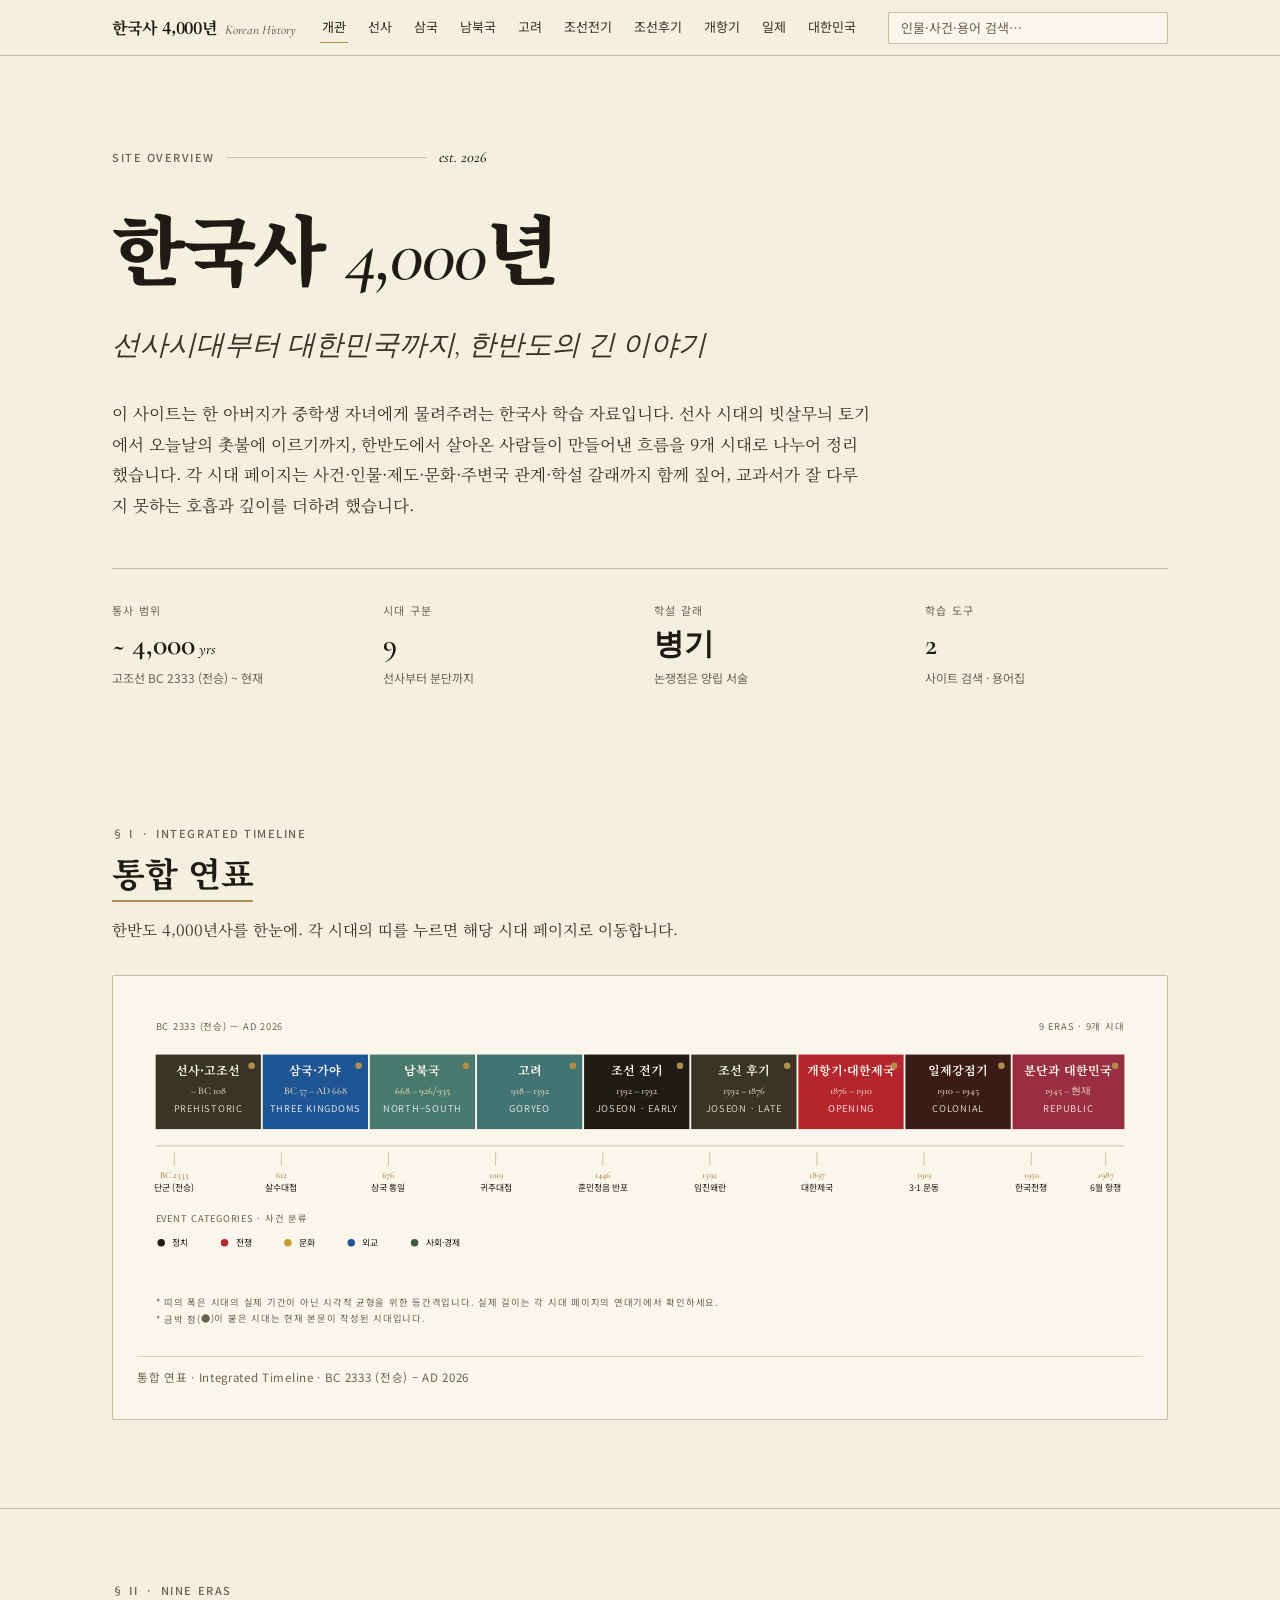
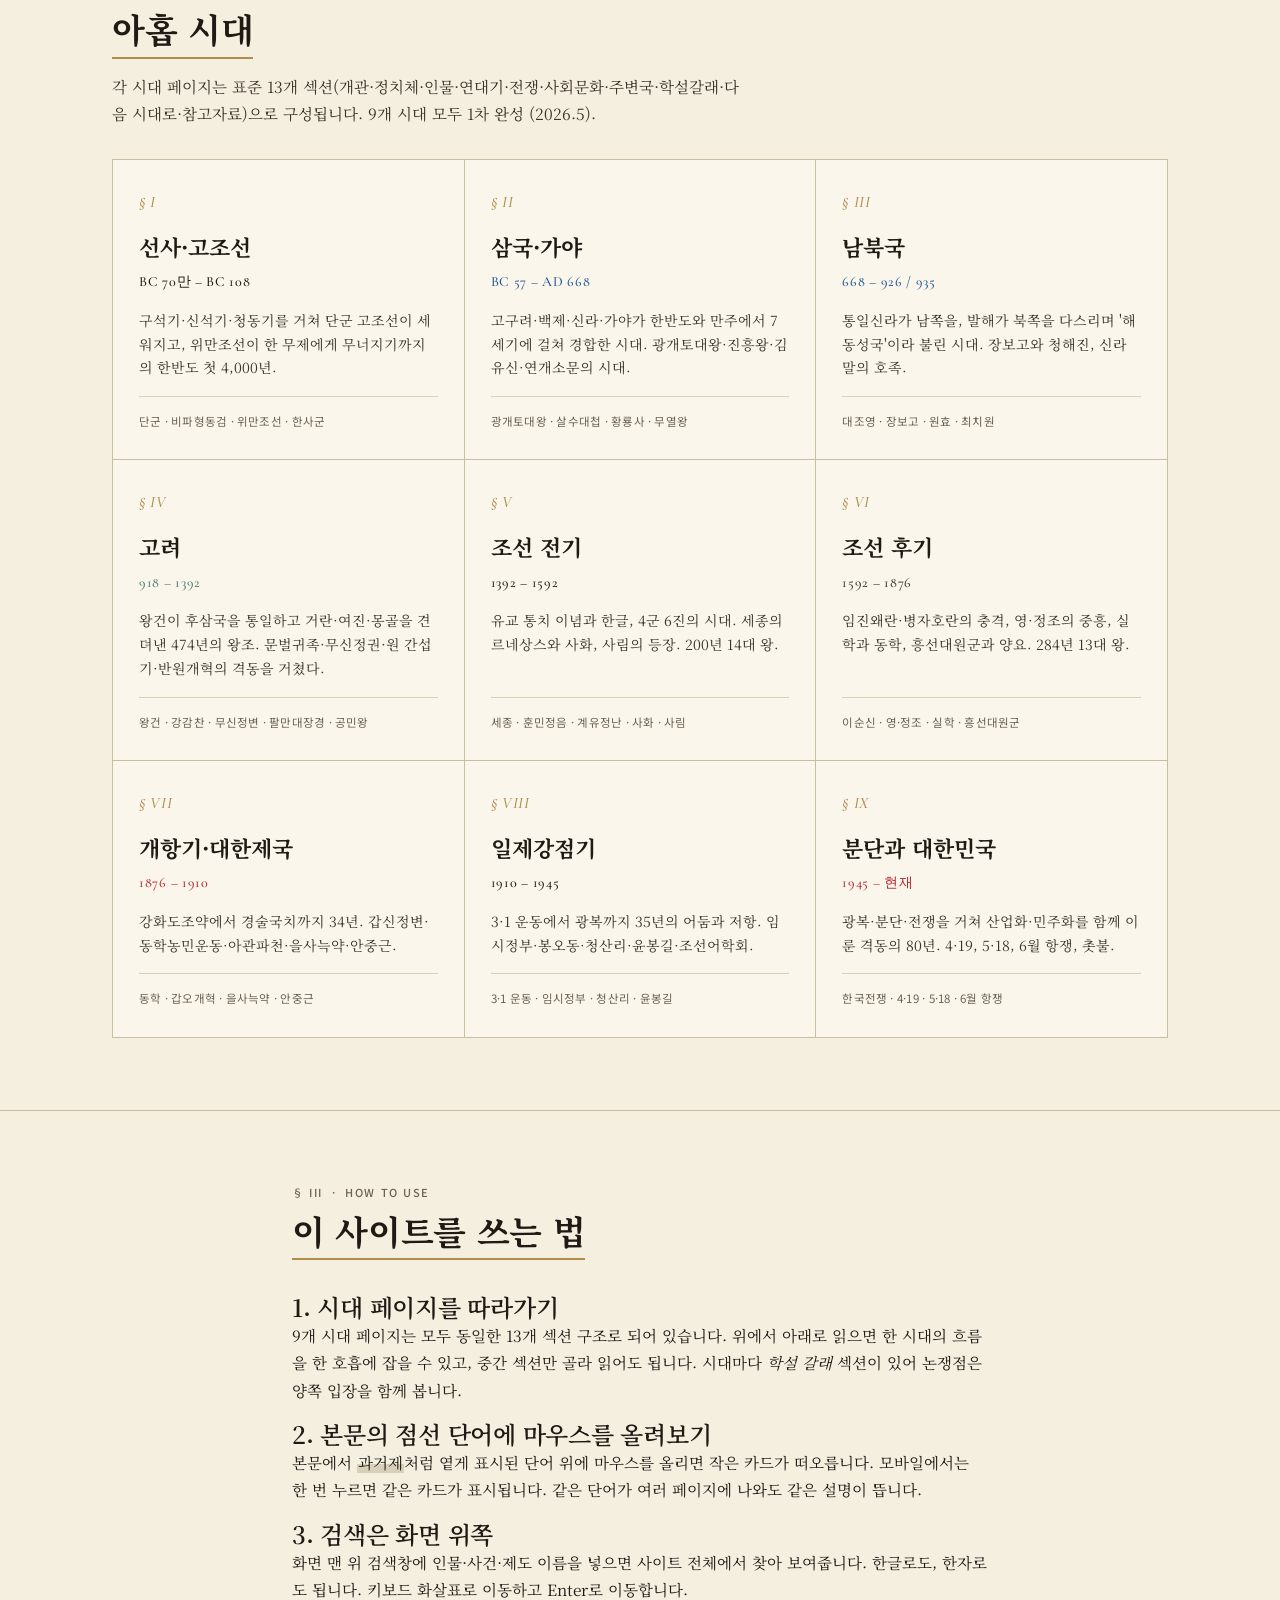
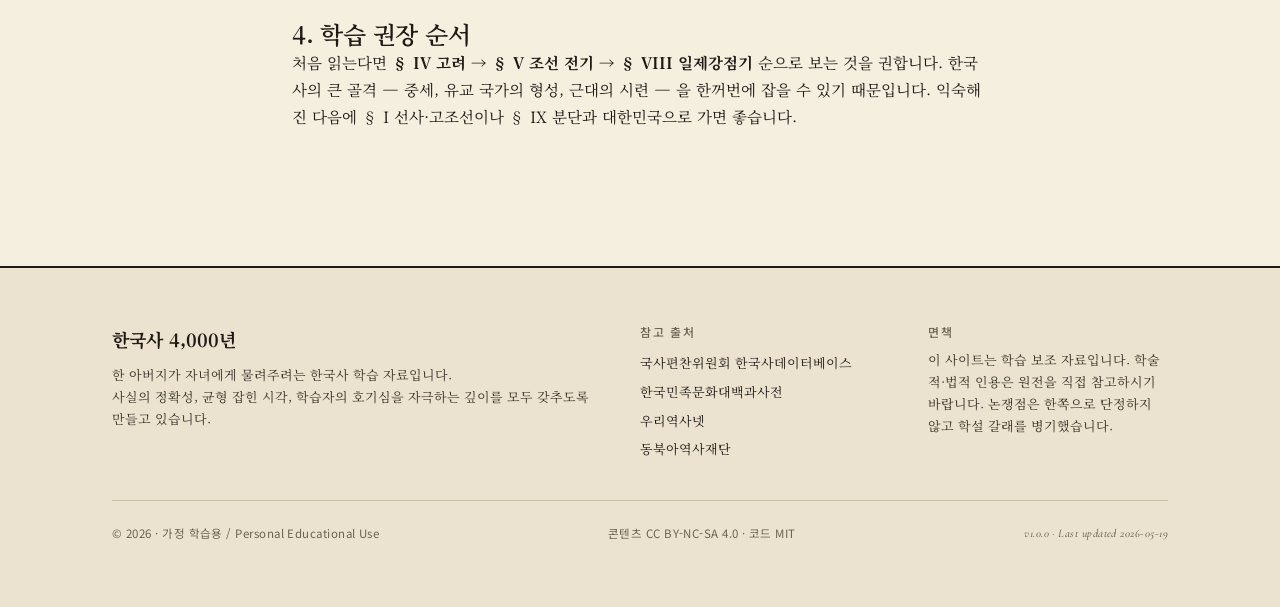
==== index.html @ ac2c3f52 "v1.0.0: 한국사 4,000년 통사 사이트 초기 출시 - 9개 시대 페이지 (선사~대한민국) - 통합 연표 + 시대별 도식 SVG - 사이트 내 검색, 용어집 hover - 한" ====
<!doctype html>
<html lang="ko">
<head>
<meta charset="utf-8">
<title>한국사 4,000년 — 선사시대부터 대한민국까지</title>
<meta name="viewport" content="width=device-width, initial-scale=1">
<meta name="description" content="중학생을 위한 한국사 학습 사이트. 9개 시대로 나눈 통사, 사이트 내 검색·용어집, SVG 시각화. 한지·먹·오방색의 한국 전통 미감.">
<link rel="stylesheet" href="assets/styles.css">
</head>
<body>

<nav class="site-nav">
  <div class="site-nav__inner">
    <a class="site-nav__brand" href="index.html">
      한국사 4,000년<span class="latin">Korean History</span>
    </a>
    <div class="site-nav__links">
      <a href="index.html" class="is-current">개관</a>
      <a href="eras/01-prehistoric.html">선사</a>
      <a href="eras/02-three-kingdoms.html">삼국</a>
      <a href="eras/03-north-south.html">남북국</a>
      <a href="eras/04-goryeo.html">고려</a>
      <a href="eras/05-joseon-early.html">조선전기</a>
      <a href="eras/06-joseon-late.html">조선후기</a>
      <a href="eras/07-modern-opening.html">개항기</a>
      <a href="eras/08-japanese-colonial.html">일제</a>
      <a href="eras/09-republic.html">대한민국</a>
    </div>
    <div class="search" data-search>
      <input class="search__input" type="search" placeholder="인물·사건·용어 검색…" aria-label="사이트 검색">
      <div class="search__results" role="listbox"></div>
    </div>
  </div>
</nav>

<!-- ============================================================ HERO -->
<header class="hero">
  <div class="container">
    <div class="hero__meta">
      <span class="meta">Site Overview</span>
      <span class="hero__meta-line"></span>
      <span class="latin">est. 2026</span>
    </div>
    <h1>한국사 <span class="latin">4,000</span>년</h1>
    <p class="hero__sub">선사시대부터 대한민국까지, 한반도의 긴 이야기</p>
    <p class="hero__lead">
      이 사이트는 한 아버지가 중학생 자녀에게 물려주려는 한국사 학습 자료입니다.
      선사 시대의 빗살무늬 토기에서 오늘날의 촛불에 이르기까지,
      한반도에서 살아온 사람들이 만들어낸 흐름을 9개 시대로 나누어 정리했습니다.
      각 시대 페이지는 사건·인물·제도·문화·주변국 관계·학설 갈래까지 함께 짚어,
      교과서가 잘 다루지 못하는 호흡과 깊이를 더하려 했습니다.
    </p>

    <div class="hero-stats">
      <div class="hero-stat">
        <div class="hero-stat__label">통사 범위</div>
        <div class="hero-stat__value">~ 4,000<span class="latin" style="font-size:0.5em; margin-left:4px;">yrs</span></div>
        <div class="hero-stat__sub">고조선 BC 2333 (전승) ~ 현재</div>
      </div>
      <div class="hero-stat">
        <div class="hero-stat__label">시대 구분</div>
        <div class="hero-stat__value">9</div>
        <div class="hero-stat__sub">선사부터 분단까지</div>
      </div>
      <div class="hero-stat">
        <div class="hero-stat__label">학설 갈래</div>
        <div class="hero-stat__value">병기</div>
        <div class="hero-stat__sub">논쟁점은 양립 서술</div>
      </div>
      <div class="hero-stat">
        <div class="hero-stat__label">학습 도구</div>
        <div class="hero-stat__value">2</div>
        <div class="hero-stat__sub">사이트 검색 · 용어집</div>
      </div>
    </div>
  </div>
</header>

<!-- ============================================================ TIMELINE -->
<section id="timeline">
  <div class="container">
    <header>
      <span class="meta">§ I &nbsp;·&nbsp; Integrated Timeline</span>
      <h2>통합 연표</h2>
      <p class="lead">한반도 4,000년사를 한눈에. 각 시대의 띠를 누르면 해당 시대 페이지로 이동합니다.</p>
    </header>

    <div class="svg-figure" style="padding:32px 24px;">
      <svg viewBox="0 0 1080 360" xmlns="http://www.w3.org/2000/svg" role="img" aria-label="한국사 통합 연표">
        <defs>
          <style>
            .ax    { stroke: #c8bea4; stroke-width: 1; fill: none; }
            .axTick{ stroke: #c8bea4; stroke-width: 1; }
            /* inline fill on each text wins via :not([fill]) default below */
            .label { font-family: 'Noto Sans KR', sans-serif; font-size: 10px; letter-spacing: 0.08em; }
            .label:not([fill]) { fill: #6b6253; }
            .year  { font-family: 'Cormorant Garamond', serif; font-weight: 600; font-size: 11px; }
            .year:not([fill])  { fill: #6b6253; }
            .erat  { font-family: 'Noto Serif KR', serif; font-weight: 700; font-size: 13px; }
            .eraSub{ font-family: 'Cormorant Garamond', serif; font-weight: 500; font-size: 11px; }
            .evt   { font-family: 'Noto Sans KR', sans-serif; font-size: 9.5px; }
            .evt:not([fill])   { fill: #1f1a14; }
            .evtY  { font-family: 'Cormorant Garamond', serif; font-weight: 600; font-size: 10px; }
            .evtY:not([fill])  { fill: #b08d4d; }
            .seg:hover .segBg { opacity: 0.85; }
            .seg .segBg { transition: opacity 0.15s; }
          </style>
        </defs>

        <!-- Title strip -->
        <text x="20" y="24" class="label">BC 2333 (전승) — AD 2026</text>
        <text x="1060" y="24" class="label" text-anchor="end">9 ERAS · 9개 시대</text>

        <!-- Era bands (equal width) — y: 50..130 -->
        <g transform="translate(20, 50)">
          <!-- Each band: width 115.5, gap 1px -->

          <!-- 1 선사·고조선 -->
          <a href="eras/01-prehistoric.html" aria-label="선사·고조선 페이지로">
            <g class="seg">
              <rect class="segBg" x="0"    y="0" width="113" height="80" fill="#3a3328"/>
              <text x="56.5" y="22" class="erat" text-anchor="middle" fill="#faf6eb">선사·고조선</text>
              <text x="56.5" y="42" class="eraSub" text-anchor="middle" fill="#ede0c1">– BC 108</text>
              <text x="56.5" y="62" class="label" text-anchor="middle" fill="#d8d0b8">PREHISTORIC</text>
              <circle cx="103" cy="12" r="3.5" fill="#b08d4d"/>
            </g>
          </a>

          <!-- 2 삼국·가야 -->
          <a href="eras/02-three-kingdoms.html" aria-label="삼국·가야 페이지로">
            <g class="seg" transform="translate(115, 0)">
              <rect class="segBg" x="0" y="0" width="113" height="80" fill="#1e5594"/>
              <text x="56.5" y="22" class="erat" text-anchor="middle" fill="#faf6eb">삼국·가야</text>
              <text x="56.5" y="42" class="eraSub" text-anchor="middle" fill="#ede0c1">BC 57 – AD 668</text>
              <text x="56.5" y="62" class="label" text-anchor="middle" fill="#d6e2ef">THREE KINGDOMS</text>
              <circle cx="103" cy="12" r="3.5" fill="#b08d4d"/>
            </g>
          </a>

          <!-- 3 남북국 -->
          <a href="eras/03-north-south.html" aria-label="남북국 페이지로">
            <g class="seg" transform="translate(230, 0)">
              <rect class="segBg" x="0" y="0" width="113" height="80" fill="#4a7a6e"/>
              <text x="56.5" y="22" class="erat" text-anchor="middle" fill="#faf6eb">남북국</text>
              <text x="56.5" y="42" class="eraSub" text-anchor="middle" fill="#ede0c1">668 – 926/935</text>
              <text x="56.5" y="62" class="label" text-anchor="middle" fill="#d8e3df">NORTH–SOUTH</text>
              <circle cx="103" cy="12" r="3.5" fill="#b08d4d"/>
            </g>
          </a>

          <!-- 4 고려 -->
          <a href="eras/04-goryeo.html" aria-label="고려 페이지로">
            <g class="seg" transform="translate(345, 0)">
              <rect class="segBg" x="0" y="0" width="113" height="80" fill="#4a7a6e"/>
              <rect class="segBg" x="0" y="0" width="113" height="80" fill="#1e5594" opacity="0.15"/>
              <text x="56.5" y="22" class="erat" text-anchor="middle" fill="#faf6eb">고려</text>
              <text x="56.5" y="42" class="eraSub" text-anchor="middle" fill="#ede0c1">918 – 1392</text>
              <text x="56.5" y="62" class="label" text-anchor="middle" fill="#d8e3df">GORYEO</text>
              <circle cx="103" cy="12" r="3.5" fill="#b08d4d"/>
            </g>
          </a>

          <!-- 5 조선 전기 -->
          <a href="eras/05-joseon-early.html" aria-label="조선 전기 페이지로">
            <g class="seg" transform="translate(460, 0)">
              <rect class="segBg" x="0" y="0" width="113" height="80" fill="#1f1a14"/>
              <text x="56.5" y="22" class="erat" text-anchor="middle" fill="#faf6eb">조선 전기</text>
              <text x="56.5" y="42" class="eraSub" text-anchor="middle" fill="#ede0c1">1392 – 1592</text>
              <text x="56.5" y="62" class="label" text-anchor="middle" fill="#d8d0b8">JOSEON · EARLY</text>
              <circle cx="103" cy="12" r="3.5" fill="#b08d4d"/>
            </g>
          </a>

          <!-- 6 조선 후기 -->
          <a href="eras/06-joseon-late.html" aria-label="조선 후기 페이지로">
            <g class="seg" transform="translate(575, 0)">
              <rect class="segBg" x="0" y="0" width="113" height="80" fill="#3a3328"/>
              <text x="56.5" y="22" class="erat" text-anchor="middle" fill="#faf6eb">조선 후기</text>
              <text x="56.5" y="42" class="eraSub" text-anchor="middle" fill="#ede0c1">1592 – 1876</text>
              <text x="56.5" y="62" class="label" text-anchor="middle" fill="#d8d0b8">JOSEON · LATE</text>
              <circle cx="103" cy="12" r="3.5" fill="#b08d4d"/>
            </g>
          </a>

          <!-- 7 개항기·대한제국 -->
          <a href="eras/07-modern-opening.html" aria-label="개항기 페이지로">
            <g class="seg" transform="translate(690, 0)">
              <rect class="segBg" x="0" y="0" width="113" height="80" fill="#b5252e"/>
              <text x="56.5" y="22" class="erat" text-anchor="middle" fill="#faf6eb">개항기·대한제국</text>
              <text x="56.5" y="42" class="eraSub" text-anchor="middle" fill="#ede0c1">1876 – 1910</text>
              <text x="56.5" y="62" class="label" text-anchor="middle" fill="#f1d8da">OPENING</text>
              <circle cx="103" cy="12" r="3.5" fill="#b08d4d"/>
            </g>
          </a>

          <!-- 8 일제강점기 -->
          <a href="eras/08-japanese-colonial.html" aria-label="일제강점기 페이지로">
            <g class="seg" transform="translate(805, 0)">
              <rect class="segBg" x="0" y="0" width="113" height="80" fill="#1f1a14"/>
              <rect class="segBg" x="0" y="0" width="113" height="80" fill="#b5252e" opacity="0.18"/>
              <text x="56.5" y="22" class="erat" text-anchor="middle" fill="#faf6eb">일제강점기</text>
              <text x="56.5" y="42" class="eraSub" text-anchor="middle" fill="#ede0c1">1910 – 1945</text>
              <text x="56.5" y="62" class="label" text-anchor="middle" fill="#d8d0b8">COLONIAL</text>
              <circle cx="103" cy="12" r="3.5" fill="#b08d4d"/>
            </g>
          </a>

          <!-- 9 분단과 대한민국 -->
          <a href="eras/09-republic.html" aria-label="대한민국 페이지로">
            <g class="seg" transform="translate(920, 0)">
              <rect class="segBg" x="0" y="0" width="120" height="80" fill="#b5252e"/>
              <rect class="segBg" x="0" y="0" width="120" height="80" fill="#1e5594" opacity="0.18"/>
              <text x="60" y="22" class="erat" text-anchor="middle" fill="#faf6eb">분단과 대한민국</text>
              <text x="60" y="42" class="eraSub" text-anchor="middle" fill="#ede0c1">1945 – 현재</text>
              <text x="60" y="62" class="label" text-anchor="middle" fill="#f1d8da">REPUBLIC</text>
              <circle cx="110" cy="12" r="3.5" fill="#b08d4d"/>
            </g>
          </a>
        </g>

        <!-- Axis line -->
        <line x1="20" y1="148" x2="1060" y2="148" class="ax"/>

        <!-- Key events markers (y: 160..210) -->
        <g transform="translate(20, 155)">
          <!-- (BC 2333, 단군) -->
          <g><line x1="20" y1="0" x2="20" y2="14" class="axTick"/>
             <text x="20" y="28" class="evtY" text-anchor="middle">BC 2333</text>
             <text x="20" y="42" class="evt" text-anchor="middle">단군 (전승)</text></g>
          <g transform="translate(115, 0)"><line x1="20" y1="0" x2="20" y2="14" class="axTick"/>
             <text x="20" y="28" class="evtY" text-anchor="middle">612</text>
             <text x="20" y="42" class="evt" text-anchor="middle">살수대첩</text></g>
          <g transform="translate(230, 0)"><line x1="20" y1="0" x2="20" y2="14" class="axTick"/>
             <text x="20" y="28" class="evtY" text-anchor="middle">676</text>
             <text x="20" y="42" class="evt" text-anchor="middle">삼국 통일</text></g>
          <g transform="translate(345, 0)"><line x1="20" y1="0" x2="20" y2="14" class="axTick"/>
             <text x="20" y="28" class="evtY" text-anchor="middle">1019</text>
             <text x="20" y="42" class="evt" text-anchor="middle">귀주대첩</text></g>
          <g transform="translate(460, 0)"><line x1="20" y1="0" x2="20" y2="14" class="axTick"/>
             <text x="20" y="28" class="evtY" text-anchor="middle">1446</text>
             <text x="20" y="42" class="evt" text-anchor="middle">훈민정음 반포</text></g>
          <g transform="translate(575, 0)"><line x1="20" y1="0" x2="20" y2="14" class="axTick"/>
             <text x="20" y="28" class="evtY" text-anchor="middle">1592</text>
             <text x="20" y="42" class="evt" text-anchor="middle">임진왜란</text></g>
          <g transform="translate(690, 0)"><line x1="20" y1="0" x2="20" y2="14" class="axTick"/>
             <text x="20" y="28" class="evtY" text-anchor="middle">1897</text>
             <text x="20" y="42" class="evt" text-anchor="middle">대한제국</text></g>
          <g transform="translate(805, 0)"><line x1="20" y1="0" x2="20" y2="14" class="axTick"/>
             <text x="20" y="28" class="evtY" text-anchor="middle">1919</text>
             <text x="20" y="42" class="evt" text-anchor="middle">3·1 운동</text></g>
          <g transform="translate(920, 0)"><line x1="20" y1="0" x2="20" y2="14" class="axTick"/>
             <text x="20" y="28" class="evtY" text-anchor="middle">1950</text>
             <text x="20" y="42" class="evt" text-anchor="middle">한국전쟁</text></g>
          <g transform="translate(920, 0)"><line x1="100" y1="0" x2="100" y2="14" class="axTick"/>
             <text x="100" y="28" class="evtY" text-anchor="middle">1987</text>
             <text x="100" y="42" class="evt" text-anchor="middle">6월 항쟁</text></g>
        </g>

        <!-- Legend -->
        <g transform="translate(20, 230)">
          <text x="0" y="0" class="label">EVENT CATEGORIES · 사건 분류</text>
          <g transform="translate(0, 14)">
            <circle cx="6" cy="8" r="4" fill="#1f1a14"/><text x="18" y="11" class="evt">정치</text>
            <circle cx="74" cy="8" r="4" fill="#b5252e"/><text x="86" y="11" class="evt">전쟁</text>
            <circle cx="142" cy="8" r="4" fill="#c89932"/><text x="154" y="11" class="evt">문화</text>
            <circle cx="210" cy="8" r="4" fill="#1e5594"/><text x="222" y="11" class="evt">외교</text>
            <circle cx="278" cy="8" r="4" fill="#3a5a40"/><text x="290" y="11" class="evt">사회·경제</text>
          </g>
        </g>

        <!-- Note -->
        <text x="20" y="320" class="label">* 띠의 폭은 시대의 실제 기간이 아닌 시각적 균형을 위한 등간격입니다. 실제 길이는 각 시대 페이지의 연대기에서 확인하세요.</text>
        <text x="20" y="338" class="label">* 금박 점(<tspan dy="-1">●</tspan>)이 붙은 시대는 현재 본문이 작성된 시대입니다.</text>
      </svg>
      <div class="svg-figure__caption">통합 연표 · Integrated Timeline · BC 2333 (전승) – AD 2026</div>
    </div>
  </div>
</section>

<!-- ============================================================ ERA CARDS -->
<section id="eras">
  <div class="container">
    <header>
      <span class="meta">§ II &nbsp;·&nbsp; Nine Eras</span>
      <h2>아홉 시대</h2>
      <p class="lead">각 시대 페이지는 표준 13개 섹션(개관·정치체·인물·연대기·전쟁·사회문화·주변국·학설갈래·다음 시대로·참고자료)으로 구성됩니다. 9개 시대 모두 1차 완성 (2026.5).</p>
    </header>

    <div class="cards-grid">

      <a class="card" href="eras/01-prehistoric.html" data-era="prehistoric">
        <div class="card__num">§ I</div>
        <div class="card__title">선사·고조선</div>
        <div class="card__period">BC 70만 – BC 108</div>
        <div class="card__summary">구석기·신석기·청동기를 거쳐 단군 고조선이 세워지고, 위만조선이 한 무제에게 무너지기까지의 한반도 첫 4,000년.</div>
        <div class="card__tags">단군 · 비파형동검 · 위만조선 · 한사군</div>
      </a>

      <a class="card" href="eras/02-three-kingdoms.html" data-era="three-kingdoms">
        <div class="card__num">§ II</div>
        <div class="card__title">삼국·가야</div>
        <div class="card__period">BC 57 – AD 668</div>
        <div class="card__summary">고구려·백제·신라·가야가 한반도와 만주에서 7세기에 걸쳐 경합한 시대. 광개토대왕·진흥왕·김유신·연개소문의 시대.</div>
        <div class="card__tags">광개토대왕 · 살수대첩 · 황룡사 · 무열왕</div>
      </a>

      <a class="card" href="eras/03-north-south.html" data-era="north-south">
        <div class="card__num">§ III</div>
        <div class="card__title">남북국</div>
        <div class="card__period">668 – 926 / 935</div>
        <div class="card__summary">통일신라가 남쪽을, 발해가 북쪽을 다스리며 '해동성국'이라 불린 시대. 장보고와 청해진, 신라 말의 호족.</div>
        <div class="card__tags">대조영 · 장보고 · 원효 · 최치원</div>
      </a>

      <a class="card" href="eras/04-goryeo.html" data-era="goryeo">
        <div class="card__num">§ IV</div>
        <div class="card__title">고려</div>
        <div class="card__period">918 – 1392</div>
        <div class="card__summary">왕건이 후삼국을 통일하고 거란·여진·몽골을 견뎌낸 474년의 왕조. 문벌귀족·무신정권·원 간섭기·반원개혁의 격동을 거쳤다.</div>
        <div class="card__tags">왕건 · 강감찬 · 무신정변 · 팔만대장경 · 공민왕</div>
      </a>

      <a class="card" href="eras/05-joseon-early.html" data-era="joseon-early">
        <div class="card__num">§ V</div>
        <div class="card__title">조선 전기</div>
        <div class="card__period">1392 – 1592</div>
        <div class="card__summary">유교 통치 이념과 한글, 4군 6진의 시대. 세종의 르네상스와 사화, 사림의 등장. 200년 14대 왕.</div>
        <div class="card__tags">세종 · 훈민정음 · 계유정난 · 사화 · 사림</div>
      </a>

      <a class="card" href="eras/06-joseon-late.html" data-era="joseon-late">
        <div class="card__num">§ VI</div>
        <div class="card__title">조선 후기</div>
        <div class="card__period">1592 – 1876</div>
        <div class="card__summary">임진왜란·병자호란의 충격, 영·정조의 중흥, 실학과 동학, 흥선대원군과 양요. 284년 13대 왕.</div>
        <div class="card__tags">이순신 · 영·정조 · 실학 · 흥선대원군</div>
      </a>

      <a class="card" href="eras/07-modern-opening.html" data-era="modern-opening">
        <div class="card__num">§ VII</div>
        <div class="card__title">개항기·대한제국</div>
        <div class="card__period">1876 – 1910</div>
        <div class="card__summary">강화도조약에서 경술국치까지 34년. 갑신정변·동학농민운동·아관파천·을사늑약·안중근.</div>
        <div class="card__tags">동학 · 갑오개혁 · 을사늑약 · 안중근</div>
      </a>

      <a class="card" href="eras/08-japanese-colonial.html" data-era="japanese-colonial">
        <div class="card__num">§ VIII</div>
        <div class="card__title">일제강점기</div>
        <div class="card__period">1910 – 1945</div>
        <div class="card__summary">3·1 운동에서 광복까지 35년의 어둠과 저항. 임시정부·봉오동·청산리·윤봉길·조선어학회.</div>
        <div class="card__tags">3·1 운동 · 임시정부 · 청산리 · 윤봉길</div>
      </a>

      <a class="card" href="eras/09-republic.html" data-era="republic">
        <div class="card__num">§ IX</div>
        <div class="card__title">분단과 대한민국</div>
        <div class="card__period">1945 – 현재</div>
        <div class="card__summary">광복·분단·전쟁을 거쳐 산업화·민주화를 함께 이룬 격동의 80년. 4·19, 5·18, 6월 항쟁, 촛불.</div>
        <div class="card__tags">한국전쟁 · 4·19 · 5·18 · 6월 항쟁</div>
      </a>

    </div>
  </div>
</section>

<!-- ============================================================ HOW TO USE -->
<section id="how">
  <div class="container container--narrow">
    <header>
      <span class="meta">§ III &nbsp;·&nbsp; How to Use</span>
      <h2>이 사이트를 쓰는 법</h2>
    </header>

    <h3>1. 시대 페이지를 따라가기</h3>
    <p>9개 시대 페이지는 모두 동일한 13개 섹션 구조로 되어 있습니다. 위에서 아래로 읽으면 한 시대의 흐름을 한 호흡에 잡을 수 있고, 중간 섹션만 골라 읽어도 됩니다. 시대마다 <em>학설 갈래</em> 섹션이 있어 논쟁점은 양쪽 입장을 함께 봅니다.</p>

    <h3>2. 본문의 점선 단어에 마우스를 올려보기</h3>
    <p>본문에서 <span class="term" data-term="과거제">과거제</span>처럼 옅게 표시된 단어 위에 마우스를 올리면 작은 카드가 떠오릅니다. 모바일에서는 한 번 누르면 같은 카드가 표시됩니다. 같은 단어가 여러 페이지에 나와도 같은 설명이 뜹니다.</p>

    <h3>3. 검색은 화면 위쪽</h3>
    <p>화면 맨 위 검색창에 인물·사건·제도 이름을 넣으면 사이트 전체에서 찾아 보여줍니다. 한글로도, 한자로도 됩니다. 키보드 화살표로 이동하고 Enter로 이동합니다.</p>

    <h3>4. 학습 권장 순서</h3>
    <p>처음 읽는다면 <strong>§ IV 고려 → § V 조선 전기 → § VIII 일제강점기</strong> 순으로 보는 것을 권합니다. 한국사의 큰 골격 — 중세, 유교 국가의 형성, 근대의 시련 — 을 한꺼번에 잡을 수 있기 때문입니다. 익숙해진 다음에 § I 선사·고조선이나 § IX 분단과 대한민국으로 가면 좋습니다.</p>
  </div>
</section>

<!-- ============================================================ FOOTER -->
<footer class="site-footer">
  <div class="container">
    <div class="site-footer__cols">
      <div>
        <div class="site-footer__brand">한국사 4,000년</div>
        <p>한 아버지가 자녀에게 물려주려는 한국사 학습 자료입니다.<br>
        사실의 정확성, 균형 잡힌 시각, 학습자의 호기심을 자극하는 깊이를 모두 갖추도록 만들고 있습니다.</p>
      </div>
      <div>
        <h4>참고 출처</h4>
        <ul>
          <li><a href="https://db.history.go.kr/" target="_blank" rel="noopener">국사편찬위원회 한국사데이터베이스</a></li>
          <li><a href="https://encykorea.aks.ac.kr/" target="_blank" rel="noopener">한국민족문화대백과사전</a></li>
          <li><a href="https://contents.history.go.kr/" target="_blank" rel="noopener">우리역사넷</a></li>
          <li><a href="https://www.nahf.or.kr/" target="_blank" rel="noopener">동북아역사재단</a></li>
        </ul>
      </div>
      <div>
        <h4>면책</h4>
        <p>이 사이트는 학습 보조 자료입니다. 학술적·법적 인용은 원전을 직접 참고하시기 바랍니다. 논쟁점은 한쪽으로 단정하지 않고 학설 갈래를 병기했습니다.</p>
      </div>
    </div>
    <div class="site-footer__bottom">
      <span>© 2026 · 가정 학습용 / Personal Educational Use</span>
      <span>콘텐츠 CC BY-NC-SA 4.0 · 코드 MIT</span>
      <span class="latin">v1.0.0 · Last updated 2026-05-19</span>
    </div>
  </div>
</footer>

<script src="assets/glossary.js" defer></script>
<script src="assets/search.js" defer></script>
</body>
</html>
---- assets/styles.css ----
/* =====================================================================
   한국사 4,000년 — Design System
   한지·먹·오방색 (Hanji · Meok · Obangsaek)
   ===================================================================== */

/* --- Fonts --- */
@import url('https://fonts.googleapis.com/css2?family=Noto+Serif+KR:wght@400;500;600;700;900&family=Noto+Sans+KR:wght@300;400;500;700&family=Cormorant+Garamond:ital,wght@0,400;0,500;0,600;0,700;1,400;1,500&family=JetBrains+Mono:wght@400;500&display=swap');

/* --- Reset (minimal) --- */
*, *::before, *::after { box-sizing: border-box; }
html, body { margin: 0; padding: 0; }
button { font: inherit; color: inherit; background: none; border: none; cursor: pointer; padding: 0; }
a { color: inherit; text-decoration: none; }
img, svg { display: block; max-width: 100%; }
ul, ol { margin: 0; padding: 0; list-style: none; }

/* =====================================================================
   Design Tokens — 한지·먹·오방색
   ===================================================================== */
:root {
  /* 한지 (베이지) — 본문 배경 */
  --hanji:        #f5efe0;
  --hanji-light:  #faf6eb;
  --hanji-dark:   #ebe3cf;

  /* 먹 (짙은 갈색 검정) */
  --meok:         #1f1a14;
  --meok-soft:    #3a3328;
  --meok-mute:    #6b6253;

  /* 구분선 */
  --rule:         #c8bea4;
  --rule-soft:    #d8d0b8;

  /* 오방색 (五方色) */
  --cheong:       #1e5594;   /* 청 — 東·春·木 */
  --cheong-soft:  #d6e2ef;
  --jeok:         #b5252e;   /* 적 — 南·夏·火 */
  --jeok-soft:    #f1d8da;
  --hwang:        #c89932;   /* 황 — 中央·土 */
  --hwang-soft:   #ede0c1;
  --baek:         #fafafa;   /* 백 — 西·秋·金 */
  --heuk:         var(--meok); /* 흑 — 北·冬·水 */

  /* 액센트 */
  --geumbak:      #b08d4d;   /* 금박 */
  --cheongja:     #4a7a6e;   /* 청자색 (고려) */
  --danchong-r:   #8a3838;   /* 단청 적 */
  --danchong-g:   #3a5a40;   /* 단청 녹 */

  /* 기본 액센트 (페이지에서 [data-era]로 override) */
  --accent:       var(--meok);
  --accent-soft:  var(--rule-soft);
  --accent-2:     var(--hwang);

  /* 카테고리 색 (연표·용어집 배지) */
  --cat-politics:  var(--meok);
  --cat-war:       var(--jeok);
  --cat-culture:   var(--hwang);
  --cat-foreign:   var(--cheong);
  --cat-society:   var(--danchong-g);

  /* Layout */
  --maxw:         1120px;
  --maxw-text:    760px;
  --nav-h:        56px;
}

/* --- 시대별 액센트 매핑 (지시서 §3.2) --- */
[data-era="prehistoric"]      { --accent: var(--meok);      --accent-2: var(--hwang); }
[data-era="three-kingdoms"]   { --accent: var(--cheong);    --accent-2: var(--jeok); }
[data-era="north-south"]      { --accent: var(--cheong);    --accent-2: var(--hwang); }
[data-era="goryeo"]           { --accent: var(--cheongja);  --accent-2: var(--hwang); --accent-soft: #d8e3df; }
[data-era="joseon-early"]     { --accent: var(--meok);      --accent-2: var(--cheong); }
[data-era="joseon-late"]      { --accent: var(--meok-soft); --accent-2: var(--jeok); }
[data-era="modern-opening"]   { --accent: var(--jeok);      --accent-2: var(--hwang); }
[data-era="japanese-colonial"]{ --accent: var(--meok);      --accent-2: var(--jeok); }
[data-era="republic"]         { --accent: var(--jeok);      --accent-2: var(--cheong); }

/* =====================================================================
   Base typography
   ===================================================================== */
body {
  font-family: 'Noto Serif KR', serif;
  font-weight: 400;
  font-size: 15.5px;
  line-height: 1.75;
  color: var(--meok);
  background: var(--hanji);
  -webkit-font-smoothing: antialiased;
  text-rendering: optimizeLegibility;
}

h1, h2, h3, h4, h5 {
  font-family: 'Noto Serif KR', serif;
  font-weight: 700;
  color: var(--meok);
  margin: 0;
  line-height: 1.25;
  letter-spacing: -0.01em;
}

h1 { font-weight: 900; font-size: clamp(40px, 6vw, 76px); letter-spacing: -0.03em; }
h2 { font-size: clamp(26px, 3vw, 34px); }
h3 { font-size: clamp(20px, 2vw, 24px); font-weight: 600; }
h4 { font-size: 17px; font-weight: 600; }

p { margin: 0 0 1em; }
p:last-child { margin-bottom: 0; }

strong { font-weight: 700; color: var(--meok); }
em { font-style: italic; }

/* --- Inline utility classes --- */
.meta {
  font-family: 'Noto Sans KR', sans-serif;
  font-size: 11px;
  font-weight: 500;
  letter-spacing: 0.14em;
  text-transform: uppercase;
  color: var(--meok-mute);
}
.latin {
  font-family: 'Cormorant Garamond', serif;
  font-style: italic;
  font-weight: 500;
}
.year {
  font-family: 'Cormorant Garamond', serif;
  font-weight: 600;
  font-variant-numeric: tabular-nums;
}
.num {
  font-family: 'JetBrains Mono', monospace;
  font-variant-numeric: tabular-nums;
  font-size: 0.92em;
}
.hanja {
  font-size: 0.78em;
  color: var(--meok-mute);
  margin-left: 0.18em;
  font-weight: inherit;
}
.section-num {
  font-family: 'Cormorant Garamond', serif;
  font-style: italic;
  font-weight: 500;
  color: var(--geumbak);
  letter-spacing: 0.04em;
}

/* =====================================================================
   Layout
   ===================================================================== */
.container {
  width: 100%;
  max-width: var(--maxw);
  margin: 0 auto;
  padding: 0 32px;
}
.container--narrow {
  max-width: var(--maxw-text);
}

section {
  padding: 72px 0;
  border-top: 1px solid var(--rule);
}
section:first-of-type { border-top: none; }
section > .container > header { margin-bottom: 32px; }
section > .container > header h2 {
  display: inline-block;
  padding-bottom: 6px;
  border-bottom: 2px solid var(--geumbak);
}
section > .container > header .meta { display: block; margin-bottom: 8px; }
section > .container > header .lead {
  color: var(--meok-soft);
  margin-top: 14px;
  max-width: 640px;
}

hr {
  border: none;
  height: 1px;
  background: var(--rule);
  margin: 32px 0;
}
.hr-thin { background: var(--rule-soft); }

/* =====================================================================
   Top Navigation (sticky)
   ===================================================================== */
.site-nav {
  position: sticky;
  top: 0;
  z-index: 50;
  height: var(--nav-h);
  background: var(--hanji);
  border-bottom: 1px solid var(--rule);
}
.site-nav__inner {
  height: 100%;
  display: flex;
  align-items: center;
  gap: 24px;
  padding: 0 32px;
  max-width: var(--maxw);
  margin: 0 auto;
}
.site-nav__brand {
  font-family: 'Noto Serif KR', serif;
  font-weight: 700;
  font-size: 16px;
  letter-spacing: -0.005em;
  color: var(--meok);
  white-space: nowrap;
}
.site-nav__brand .latin { color: var(--meok-mute); font-size: 13px; margin-left: 8px; }
.site-nav__links {
  display: flex;
  gap: 18px;
  align-items: center;
  flex: 1;
}
.site-nav__links a {
  font-family: 'Noto Sans KR', sans-serif;
  font-size: 13px;
  color: var(--meok-soft);
  padding: 4px 2px;
  border-bottom: 1px solid transparent;
}
.site-nav__links a:hover { border-bottom-color: var(--geumbak); color: var(--meok); }
.site-nav__links a.is-current { color: var(--meok); border-bottom-color: var(--geumbak); }
.site-nav__prev-next { display: flex; gap: 12px; color: var(--meok-mute); font-size: 13px; font-family: 'Noto Sans KR'; }
.site-nav__prev-next a:hover { color: var(--meok); }

/* Search box */
.search {
  position: relative;
  width: 280px;
  max-width: 100%;
}
.search__input {
  width: 100%;
  height: 32px;
  padding: 0 12px;
  border: 1px solid var(--rule);
  background: var(--hanji-light);
  color: var(--meok);
  font-family: 'Noto Sans KR', sans-serif;
  font-size: 13px;
  border-radius: 2px;
  outline: none;
  transition: border-color 0.15s;
}
.search__input::placeholder { color: var(--meok-mute); }
.search__input:focus { border-color: var(--meok); background: var(--baek); }
.search__results {
  position: absolute;
  top: calc(100% + 4px);
  left: 0;
  right: 0;
  background: var(--baek);
  border: 1px solid var(--rule);
  border-radius: 2px;
  max-height: 360px;
  overflow-y: auto;
  display: none;
  z-index: 60;
}
.search.is-open .search__results { display: block; }
.search__item {
  display: block;
  padding: 10px 12px;
  border-bottom: 1px solid var(--rule-soft);
  font-size: 13px;
  cursor: pointer;
}
.search__item:last-child { border-bottom: none; }
.search__item:hover, .search__item.is-active { background: var(--hanji); }
.search__item-title { font-weight: 600; font-family: 'Noto Serif KR'; }
.search__item-meta { font-size: 11px; color: var(--meok-mute); font-family: 'Noto Sans KR'; margin-top: 2px; letter-spacing: 0.08em; }
.search__item-snippet { font-size: 12px; color: var(--meok-soft); margin-top: 4px; line-height: 1.5; }
.search__empty { padding: 14px; font-size: 12px; color: var(--meok-mute); text-align: center; font-family: 'Noto Sans KR'; }

/* =====================================================================
   Hero
   ===================================================================== */
.hero {
  padding: 88px 0 64px;
  border-top: none;
}
.hero__meta {
  display: flex;
  align-items: center;
  gap: 12px;
  margin-bottom: 28px;
}
.hero__meta-line {
  flex: 1;
  height: 1px;
  background: var(--rule);
  max-width: 200px;
}
.hero h1 { margin-bottom: 18px; }
.hero__sub {
  font-family: 'Cormorant Garamond', serif;
  font-style: italic;
  font-size: clamp(20px, 2.4vw, 28px);
  color: var(--meok-soft);
  font-weight: 400;
  margin-bottom: 28px;
}
.hero__lead {
  max-width: var(--maxw-text);
  font-size: 16.5px;
  line-height: 1.85;
  color: var(--meok-soft);
}
.hero__period {
  font-family: 'Cormorant Garamond', serif;
  font-weight: 500;
  font-size: 22px;
  color: var(--accent);
  letter-spacing: 0.05em;
  margin-bottom: 18px;
}

/* Hero stats row */
.hero-stats {
  display: grid;
  grid-template-columns: repeat(4, 1fr);
  gap: 28px;
  margin-top: 48px;
  padding-top: 32px;
  border-top: 1px solid var(--rule);
}
.hero-stat__label { font-family: 'Noto Sans KR'; font-size: 11px; letter-spacing: 0.12em; text-transform: uppercase; color: var(--meok-mute); margin-bottom: 8px; }
.hero-stat__value { font-family: 'Cormorant Garamond'; font-weight: 600; font-size: 30px; color: var(--accent); line-height: 1.1; }
.hero-stat__sub { font-size: 12px; color: var(--meok-mute); margin-top: 6px; font-family: 'Noto Sans KR'; }

/* =====================================================================
   Cards
   ===================================================================== */
.cards-grid {
  display: grid;
  grid-template-columns: repeat(3, 1fr);
  gap: 1px;
  background: var(--rule);
  border: 1px solid var(--rule);
}
.cards-grid--2 { grid-template-columns: repeat(2, 1fr); }
.cards-grid--4 { grid-template-columns: repeat(4, 1fr); }

.card {
  background: var(--hanji-light);
  padding: 28px 26px;
  display: flex;
  flex-direction: column;
  position: relative;
  transition: background 0.15s;
}
a.card:hover { background: var(--baek); }
a.card.is-disabled { background: var(--hanji-dark); color: var(--meok-mute); cursor: not-allowed; }

.card__num {
  font-family: 'Cormorant Garamond';
  font-style: italic;
  font-weight: 500;
  font-size: 16px;
  color: var(--geumbak);
  letter-spacing: 0.04em;
  margin-bottom: 12px;
}
.card__title {
  font-family: 'Noto Serif KR';
  font-weight: 700;
  font-size: 22px;
  color: var(--meok);
  margin-bottom: 4px;
}
a.card.is-disabled .card__title { color: var(--meok-mute); }
.card__period {
  font-family: 'Cormorant Garamond';
  font-weight: 500;
  font-size: 14px;
  color: var(--accent);
  letter-spacing: 0.05em;
  margin-bottom: 14px;
}
.card__summary {
  font-size: 14px;
  line-height: 1.7;
  color: var(--meok-soft);
  flex: 1;
}
.card__tags {
  display: flex;
  flex-wrap: wrap;
  gap: 6px 10px;
  margin-top: 16px;
  padding-top: 14px;
  border-top: 1px solid var(--rule-soft);
  font-family: 'Noto Sans KR';
  font-size: 11.5px;
  color: var(--meok-mute);
  letter-spacing: 0.02em;
}
.card__status {
  position: absolute;
  top: 18px;
  right: 18px;
  font-family: 'Noto Sans KR';
  font-size: 10.5px;
  letter-spacing: 0.1em;
  color: var(--meok-mute);
  text-transform: uppercase;
  border: 1px solid var(--rule);
  padding: 2px 8px;
  border-radius: 2px;
}

/* --- Person/Place card variant --- */
.fig-card {
  background: var(--hanji-light);
  padding: 22px 24px;
  border: 1px solid var(--rule);
  border-radius: 2px;
}
.fig-card__name {
  font-family: 'Noto Serif KR';
  font-weight: 700;
  font-size: 18px;
  margin-bottom: 2px;
}
.fig-card__years {
  font-family: 'Cormorant Garamond';
  font-size: 13px;
  color: var(--meok-mute);
  margin-bottom: 10px;
}
.fig-card__epithet {
  font-size: 13.5px;
  font-style: italic;
  color: var(--accent);
  margin-bottom: 10px;
}
.fig-card__body { font-size: 14px; line-height: 1.65; color: var(--meok-soft); }

.fig-grid {
  display: grid;
  grid-template-columns: repeat(3, 1fr);
  gap: 16px;
}

/* =====================================================================
   Dynasty / State Cards (시대 내 정치체)
   ===================================================================== */
.dynasty-grid {
  display: grid;
  grid-template-columns: repeat(2, 1fr);
  gap: 24px;
}
.dynasty-card {
  border: 1px solid var(--rule);
  background: var(--hanji-light);
  padding: 26px;
  border-radius: 2px;
}
.dynasty-card__header { border-bottom: 1px solid var(--rule-soft); padding-bottom: 14px; margin-bottom: 14px; }
.dynasty-card__name { font-size: 22px; font-weight: 700; }
.dynasty-card__period { font-family: 'Cormorant Garamond'; font-size: 14px; color: var(--accent); margin-top: 4px; }
.dynasty-card dl { display: grid; grid-template-columns: 96px 1fr; gap: 8px 16px; margin: 0; font-size: 14px; }
.dynasty-card dt { font-family: 'Noto Sans KR'; font-size: 11.5px; letter-spacing: 0.1em; color: var(--meok-mute); text-transform: uppercase; padding-top: 3px; }
.dynasty-card dd { margin: 0; color: var(--meok-soft); line-height: 1.65; }

/* =====================================================================
   Timeline (vertical)
   ===================================================================== */
.timeline {
  position: relative;
  margin-left: 8px;
  padding-left: 32px;
  border-left: 1px solid var(--rule);
}
.timeline__phase {
  position: relative;
  margin: 28px 0 18px -32px;
  padding: 8px 0 8px 32px;
  border-top: 1px solid var(--rule);
  border-bottom: 1px solid var(--rule);
  background: var(--hanji-dark);
}
.timeline__phase-title {
  font-family: 'Noto Sans KR';
  font-weight: 500;
  font-size: 12px;
  letter-spacing: 0.16em;
  text-transform: uppercase;
  color: var(--meok);
}
.timeline__phase-period {
  font-family: 'Cormorant Garamond';
  font-size: 13px;
  color: var(--meok-mute);
  margin-left: 12px;
}

.tl-event {
  position: relative;
  padding: 10px 0 10px 0;
  display: grid;
  grid-template-columns: 96px 1fr;
  gap: 22px;
  border-bottom: 1px solid var(--rule-soft);
}
.tl-event:last-child { border-bottom: none; }
.tl-event::before {
  content: '';
  position: absolute;
  left: -38px;
  top: 18px;
  width: 9px;
  height: 9px;
  border-radius: 50%;
  background: var(--meok);
  border: 2px solid var(--hanji);
  box-sizing: content-box;
}
.tl-event[data-cat="war"]::before     { background: var(--jeok); }
.tl-event[data-cat="culture"]::before { background: var(--hwang); }
.tl-event[data-cat="foreign"]::before { background: var(--cheong); }
.tl-event[data-cat="society"]::before { background: var(--danchong-g); }
.tl-event[data-cat="politics"]::before{ background: var(--meok); }

.tl-event__year {
  font-family: 'Cormorant Garamond';
  font-weight: 600;
  font-size: 17px;
  color: var(--accent);
  padding-top: 2px;
  font-variant-numeric: tabular-nums;
}
.tl-event__title { font-weight: 600; font-size: 15.5px; margin-bottom: 2px; }
.tl-event__body { font-size: 14px; color: var(--meok-soft); line-height: 1.7; }
.tl-event__tag {
  display: inline-block;
  font-family: 'Noto Sans KR';
  font-size: 10px;
  letter-spacing: 0.12em;
  text-transform: uppercase;
  color: var(--meok-mute);
  border: 1px solid var(--rule);
  padding: 1px 7px;
  border-radius: 2px;
  margin-left: 8px;
  vertical-align: 2px;
}

/* =====================================================================
   Era badge / numbering
   ===================================================================== */
.era-number {
  font-family: 'Cormorant Garamond';
  font-style: italic;
  font-weight: 500;
  font-size: 17px;
  color: var(--geumbak);
  letter-spacing: 0.06em;
}

/* =====================================================================
   Theory / 학설 갈래 박스
   ===================================================================== */
.theories {
  display: grid;
  grid-template-columns: repeat(2, 1fr);
  gap: 1px;
  background: var(--rule);
  border: 1px solid var(--rule);
}
.theory {
  background: var(--hanji-light);
  padding: 24px 26px;
}
.theory__label {
  font-family: 'Noto Sans KR';
  font-size: 11px;
  letter-spacing: 0.14em;
  text-transform: uppercase;
  color: var(--meok-mute);
  margin-bottom: 8px;
}
.theory__title { font-size: 17px; font-weight: 700; margin-bottom: 10px; color: var(--meok); }
.theory__body { font-size: 14px; line-height: 1.7; color: var(--meok-soft); }
.theory--a { border-left: 3px solid var(--cheong); }
.theory--b { border-left: 3px solid var(--jeok); }

/* =====================================================================
   Tables (제도·신분 등)
   ===================================================================== */
.tbl {
  width: 100%;
  border-collapse: collapse;
  font-size: 14px;
  border-top: 1px solid var(--meok);
  border-bottom: 1px solid var(--meok);
}
.tbl th, .tbl td {
  padding: 10px 14px;
  border-bottom: 1px solid var(--rule-soft);
  vertical-align: top;
  text-align: left;
}
.tbl thead th {
  font-family: 'Noto Sans KR';
  font-weight: 500;
  font-size: 11.5px;
  letter-spacing: 0.12em;
  text-transform: uppercase;
  color: var(--meok-mute);
  border-bottom: 1px solid var(--meok);
}
.tbl tbody tr:last-child td { border-bottom: none; }
.tbl td.num { font-family: 'Cormorant Garamond'; font-weight: 600; }

/* =====================================================================
   Term hover (용어집)
   ===================================================================== */
.term {
  background-image: linear-gradient(transparent 60%, var(--accent-soft) 60%);
  background-size: 100% 100%;
  background-repeat: no-repeat;
  cursor: help;
  padding: 0 1px;
  transition: background-image 0.15s;
}
.term:hover { background-image: linear-gradient(transparent 0%, var(--accent-soft) 0%); }

.glossary-pop {
  position: absolute;
  z-index: 100;
  width: 280px;
  background: var(--baek);
  border: 1px solid var(--meok);
  border-radius: 2px;
  padding: 14px 16px;
  font-family: 'Noto Serif KR';
  font-size: 13.5px;
  line-height: 1.6;
  color: var(--meok);
  box-shadow: 1px 1px 0 var(--meok);
}
.glossary-pop__title { font-weight: 700; font-size: 15px; }
.glossary-pop__hanja { color: var(--meok-mute); font-size: 11px; margin-left: 4px; }
.glossary-pop__cat {
  display: inline-block;
  font-family: 'Noto Sans KR';
  font-size: 10px;
  letter-spacing: 0.12em;
  text-transform: uppercase;
  color: var(--meok-mute);
  border: 1px solid var(--rule);
  padding: 1px 7px;
  border-radius: 2px;
  margin-left: 8px;
  vertical-align: 2px;
}
.glossary-pop__body { margin-top: 8px; color: var(--meok-soft); font-size: 13px; }

/* =====================================================================
   Quotes / references
   ===================================================================== */
.q {
  border-left: 3px solid var(--geumbak);
  padding: 6px 16px;
  font-style: italic;
  color: var(--meok-soft);
  font-size: 15px;
}
.q cite { font-style: normal; font-family: 'Noto Sans KR'; font-size: 12px; color: var(--meok-mute); display: block; margin-top: 6px; letter-spacing: 0.08em; }

/* =====================================================================
   References list (참고자료)
   ===================================================================== */
.refs { font-size: 14px; color: var(--meok-soft); }
.refs li { padding: 6px 0; border-bottom: 1px dotted var(--rule); }
.refs li:last-child { border-bottom: none; }
.refs a { color: var(--meok); border-bottom: 1px solid var(--rule); }
.refs a:hover { color: var(--accent); border-bottom-color: var(--accent); }

/* =====================================================================
   Two-column prose
   ===================================================================== */
.prose-cols { columns: 2; column-gap: 40px; column-rule: 1px solid var(--rule-soft); font-size: 15px; line-height: 1.85; }
.prose-cols p { break-inside: avoid; }

/* =====================================================================
   Footer
   ===================================================================== */
.site-footer {
  padding: 56px 0 64px;
  border-top: 2px solid var(--meok);
  background: var(--hanji-dark);
  font-size: 13px;
  color: var(--meok-soft);
  margin-top: 64px;
}
.site-footer h4 {
  font-size: 12px;
  font-family: 'Noto Sans KR';
  font-weight: 500;
  letter-spacing: 0.14em;
  text-transform: uppercase;
  color: var(--meok-mute);
  margin-bottom: 10px;
}
.site-footer__cols {
  display: grid;
  grid-template-columns: 2fr 1fr 1fr;
  gap: 48px;
  margin-bottom: 36px;
}
.site-footer__brand { font-family: 'Noto Serif KR'; font-weight: 700; font-size: 18px; color: var(--meok); margin-bottom: 8px; }
.site-footer p { font-size: 13px; line-height: 1.7; }
.site-footer ul li { padding: 3px 0; }
.site-footer a { color: var(--meok); border-bottom: 1px solid transparent; }
.site-footer a:hover { border-bottom-color: var(--geumbak); }
.site-footer__bottom { padding-top: 22px; border-top: 1px solid var(--rule); font-size: 11.5px; color: var(--meok-mute); display: flex; justify-content: space-between; gap: 24px; flex-wrap: wrap; font-family: 'Noto Sans KR'; letter-spacing: 0.04em; }

/* =====================================================================
   SVG visual conventions
   ===================================================================== */
.svg-figure {
  background: var(--hanji-light);
  border: 1px solid var(--rule);
  padding: 24px;
  margin: 16px 0;
  border-radius: 2px;
}
.svg-figure__scroll {
  margin: 0 -8px;
  padding: 0 8px;
}
.svg-figure svg { width: 100%; height: auto; display: block; }
.svg-figure__caption {
  font-family: 'Noto Sans KR';
  font-size: 11.5px;
  letter-spacing: 0.06em;
  color: var(--meok-mute);
  margin-top: 12px;
  padding-top: 10px;
  border-top: 1px solid var(--rule-soft);
}

/* =====================================================================
   Prev/Next navigation (시대 페이지 하단)
   ===================================================================== */
.era-pn {
  display: grid;
  grid-template-columns: 1fr 1fr;
  gap: 1px;
  background: var(--rule);
  border: 1px solid var(--rule);
  margin-top: 48px;
}
.era-pn a {
  display: block;
  background: var(--hanji-light);
  padding: 22px 26px;
}
.era-pn a:hover { background: var(--baek); }
.era-pn__dir { font-family: 'Noto Sans KR'; font-size: 11px; letter-spacing: 0.16em; text-transform: uppercase; color: var(--meok-mute); margin-bottom: 6px; }
.era-pn__title { font-size: 17px; font-weight: 700; }
.era-pn__period { font-family: 'Cormorant Garamond'; font-size: 13px; color: var(--accent); margin-top: 2px; }
.era-pn--next { text-align: right; }

/* =====================================================================
   Responsive
   ===================================================================== */
@media (max-width: 920px) {
  .cards-grid, .cards-grid--4 { grid-template-columns: repeat(2, 1fr); }
  .fig-grid { grid-template-columns: repeat(2, 1fr); }
  .hero-stats { grid-template-columns: repeat(2, 1fr); gap: 20px; }
  .dynasty-grid { grid-template-columns: 1fr; }
  .theories { grid-template-columns: 1fr; }
  .prose-cols { columns: 1; }
  .site-footer__cols { grid-template-columns: 1fr; gap: 32px; }
}

@media (max-width: 760px) {
  /* SVG figures: keep readable by horizontal scroll instead of shrinking */
  .svg-figure { padding: 16px 0 16px; }
  .svg-figure > svg {
    min-width: 880px;
    width: 880px;
  }
  .svg-figure {
    overflow-x: auto;
    -webkit-overflow-scrolling: touch;
  }
  .svg-figure__caption { padding-left: 16px; padding-right: 16px; }
}

@media (max-width: 640px) {
  body { font-size: 15px; }
  .container { padding: 0 20px; }
  section { padding: 48px 0; }
  .hero { padding: 56px 0 40px; }
  .cards-grid, .cards-grid--4 { grid-template-columns: 1fr; }
  .fig-grid { grid-template-columns: 1fr; }
  .hero-stats { grid-template-columns: repeat(2, 1fr); gap: 16px; }

  .site-nav { height: auto; }
  .site-nav__inner { flex-wrap: wrap; padding: 10px 20px; gap: 12px; }
  .site-nav__links { order: 3; flex-basis: 100%; gap: 14px; overflow-x: auto; }
  .search { width: 100%; order: 2; }

  .timeline { padding-left: 24px; }
  .timeline__phase { margin-left: -24px; padding-left: 24px; }
  .tl-event { grid-template-columns: 64px 1fr; gap: 14px; }
  .tl-event::before { left: -29px; }
  .tl-event__year { font-size: 15px; }

  .era-pn { grid-template-columns: 1fr; }
}

/* =====================================================================
   Print
   ===================================================================== */
@media print {
  body { background: white; color: black; font-size: 11pt; }
  .site-nav, .search, .site-footer__bottom { display: none; }
  section { page-break-inside: avoid; }
  .term { background: none; }
}
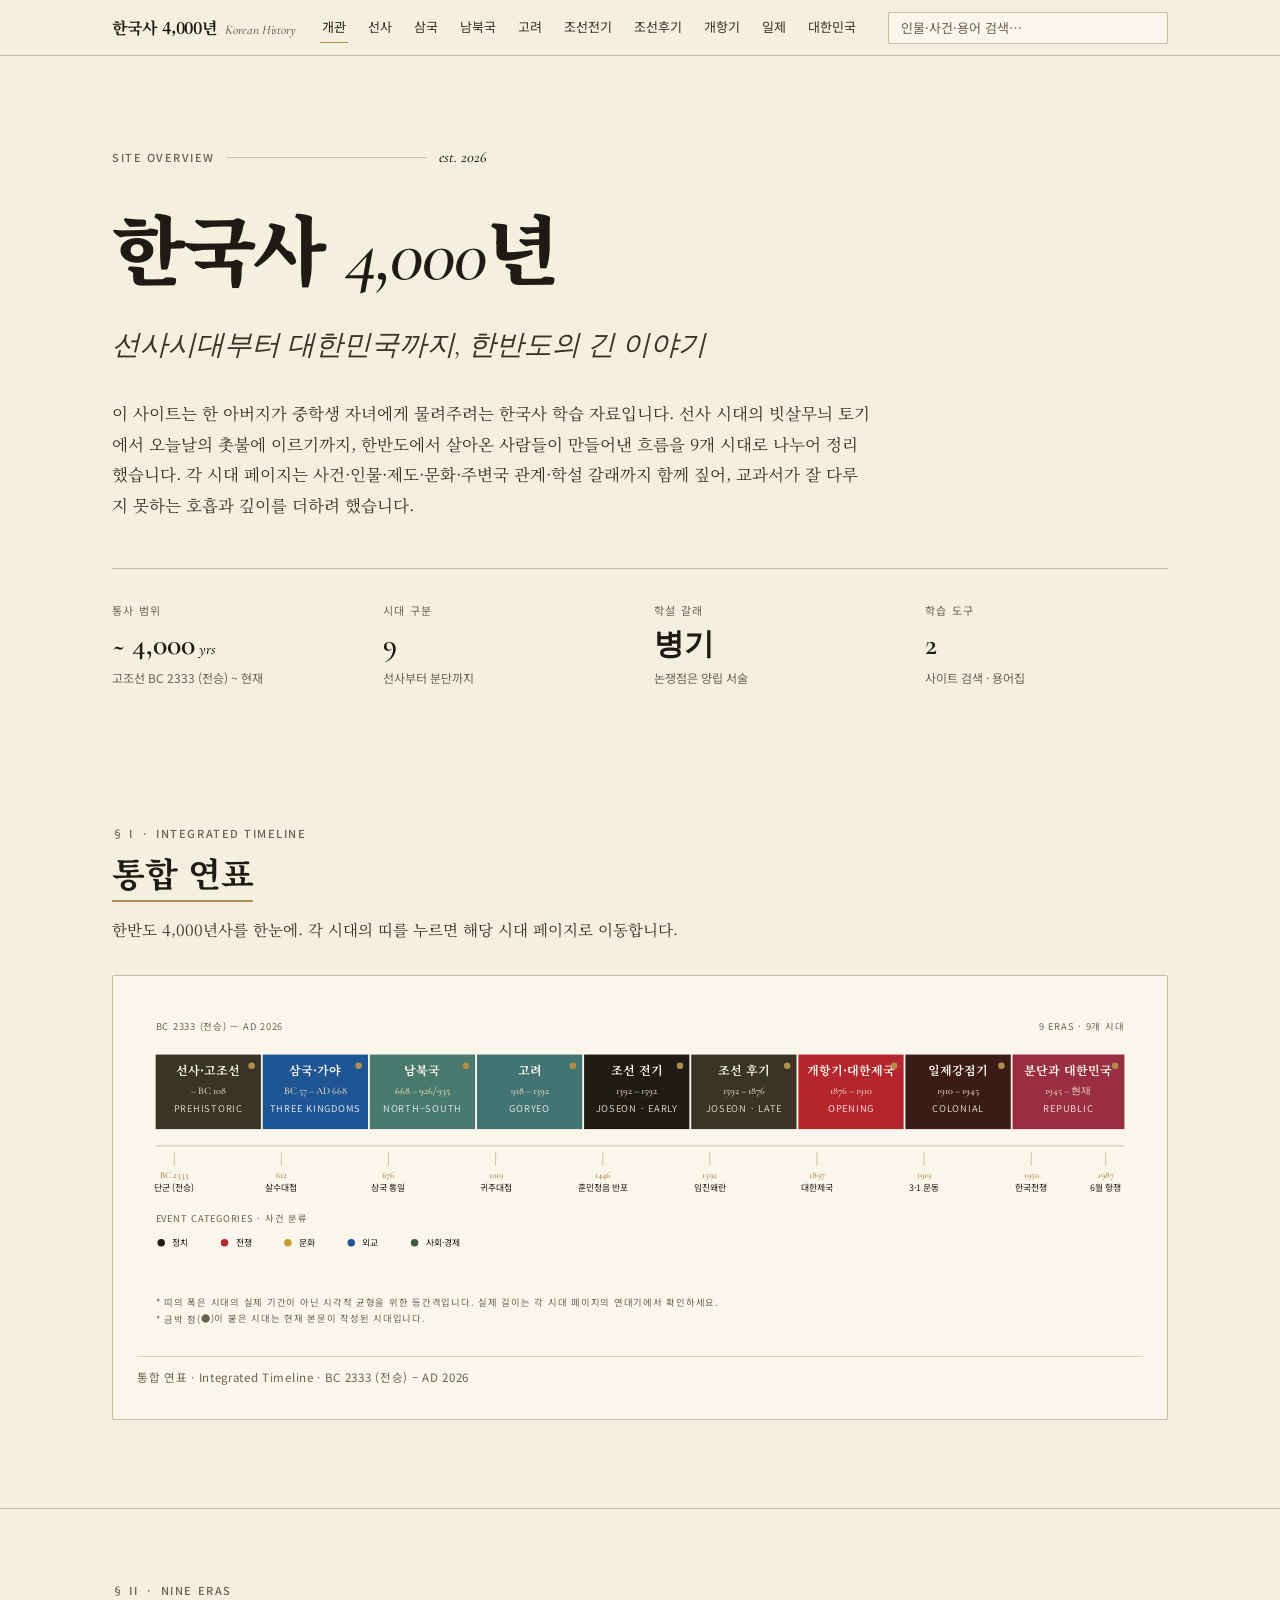
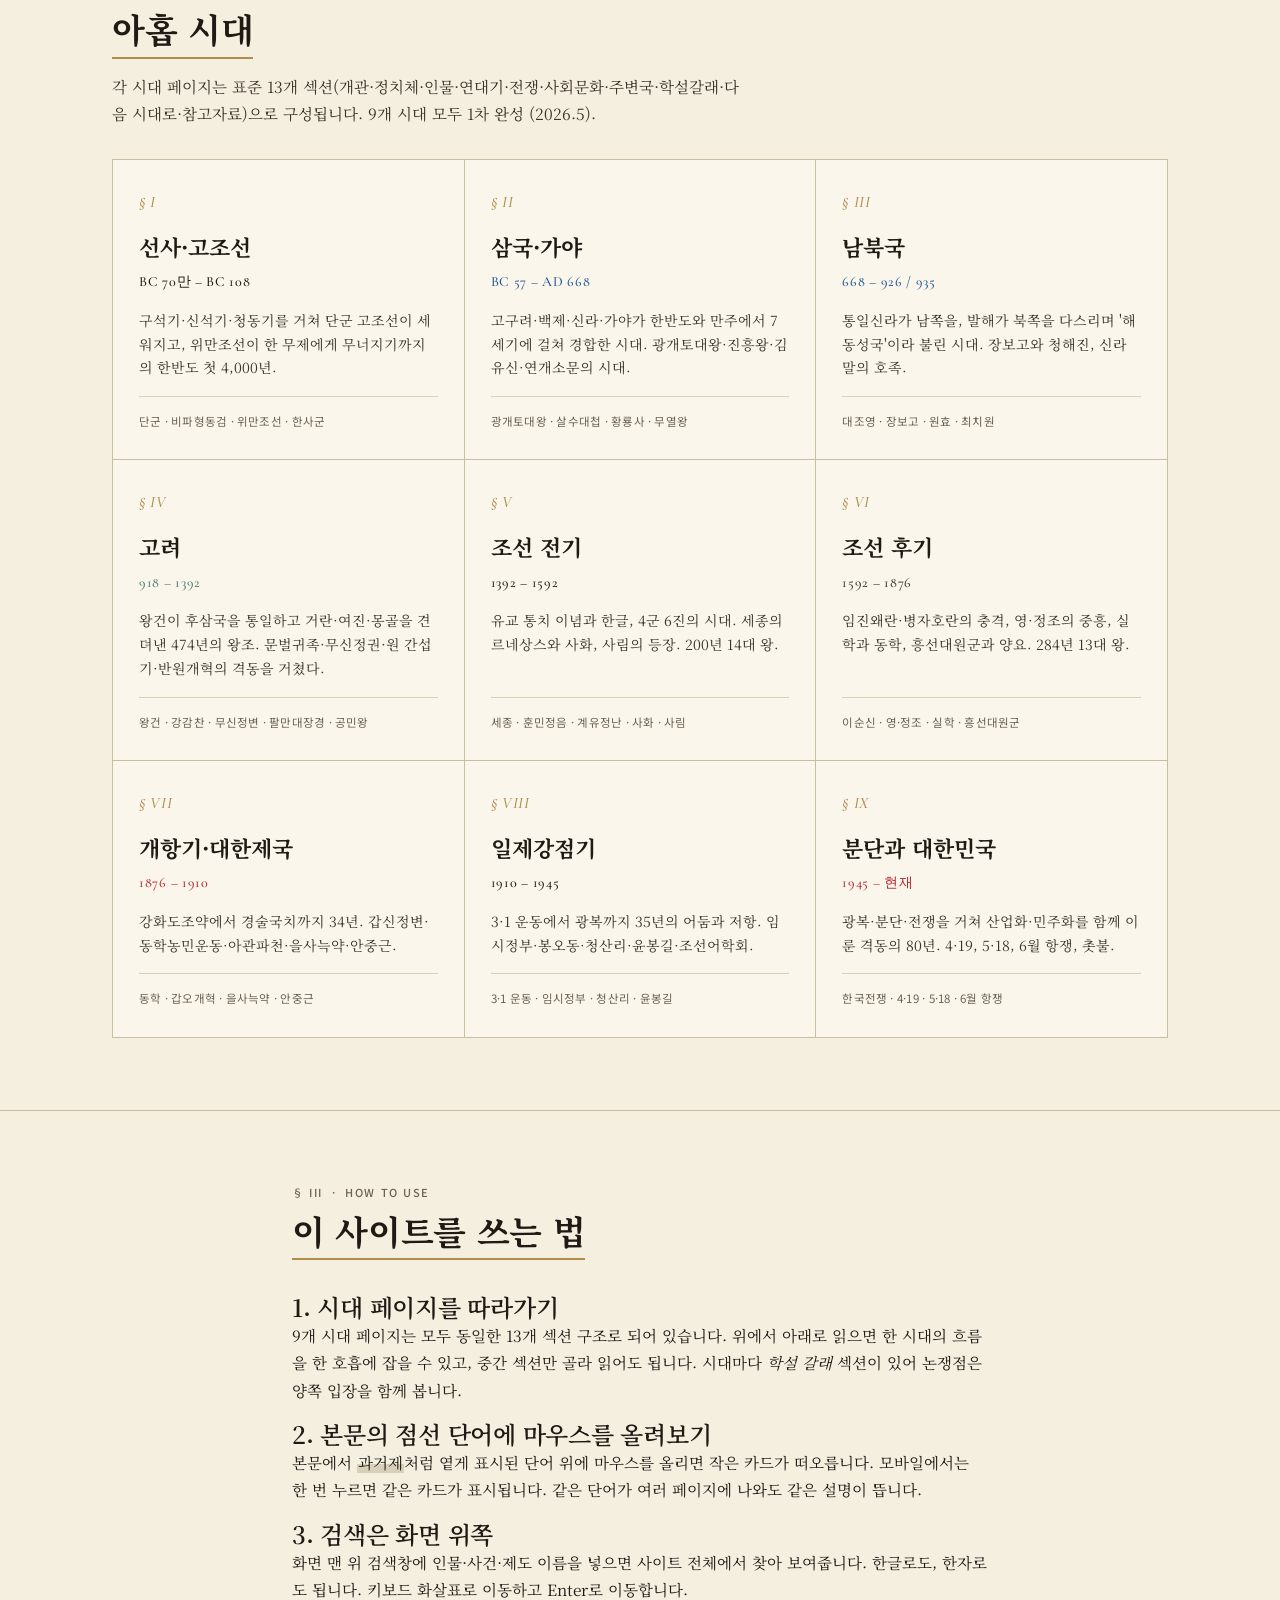
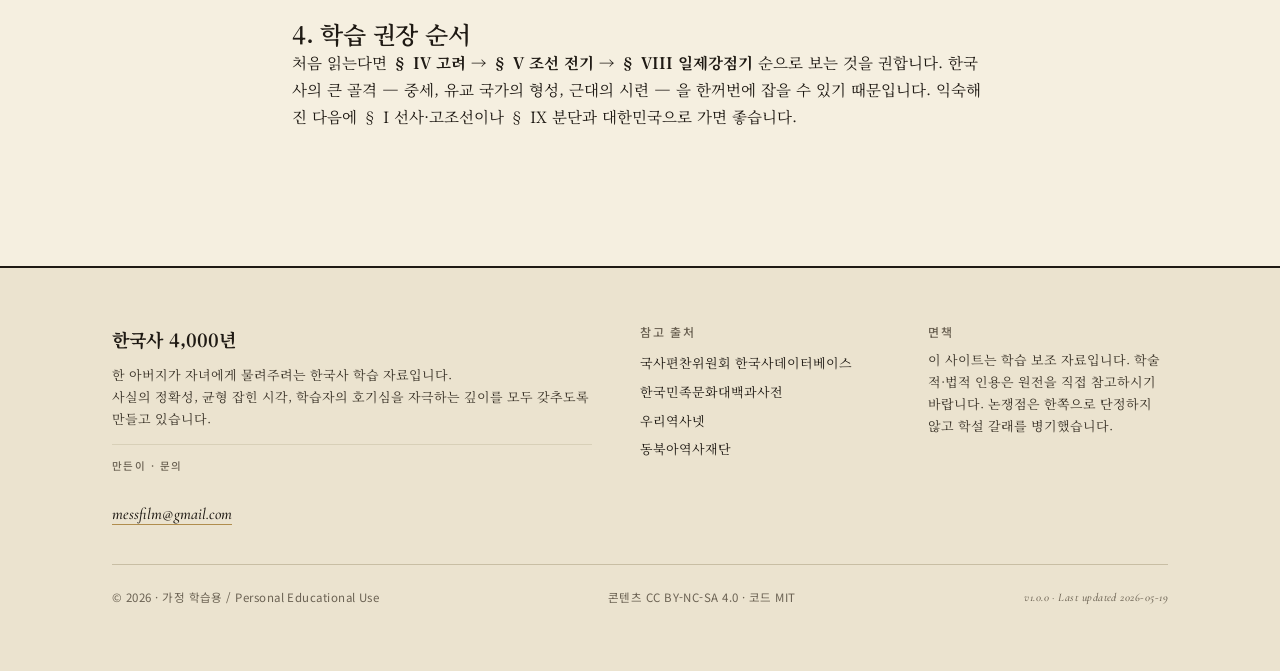
==== commit 3930e68b: "Add author/contact info to footer (messfilm@gmail.com) - 모든 10개 페이지 푸터에 '만든이 · 문의' 표시 추가 - 금박 underl" ====
--- a/index.html
+++ b/index.html
@@ -394,6 +394,7 @@
         <div class="site-footer__brand">한국사 4,000년</div>
         <p>한 아버지가 자녀에게 물려주려는 한국사 학습 자료입니다.<br>
         사실의 정확성, 균형 잡힌 시각, 학습자의 호기심을 자극하는 깊이를 모두 갖추도록 만들고 있습니다.</p>
+        <p class="site-footer__contact"><span class="meta">만든이 · 문의</span><br><a href="mailto:messfilm@gmail.com">messfilm@gmail.com</a></p>
       </div>
       <div>
         <h4>참고 출처</h4>
--- a/assets/styles.css
+++ b/assets/styles.css
@@ -729,6 +729,24 @@
 .site-footer a:hover { border-bottom-color: var(--geumbak); }
 .site-footer__bottom { padding-top: 22px; border-top: 1px solid var(--rule); font-size: 11.5px; color: var(--meok-mute); display: flex; justify-content: space-between; gap: 24px; flex-wrap: wrap; font-family: 'Noto Sans KR'; letter-spacing: 0.04em; }
 
+.site-footer__contact {
+  margin-top: 14px !important;
+  padding-top: 12px;
+  border-top: 1px solid var(--rule-soft);
+  font-size: 13px;
+  line-height: 1.6;
+}
+.site-footer__contact .meta { display: block; margin-bottom: 4px; font-size: 10.5px; }
+.site-footer__contact a {
+  font-family: 'Cormorant Garamond', serif;
+  font-style: italic;
+  font-weight: 500;
+  font-size: 16px;
+  color: var(--meok) !important;
+  border-bottom: 1px solid var(--geumbak) !important;
+}
+.site-footer__contact a:hover { color: var(--accent) !important; }
+
 /* =====================================================================
    SVG visual conventions
    ===================================================================== */
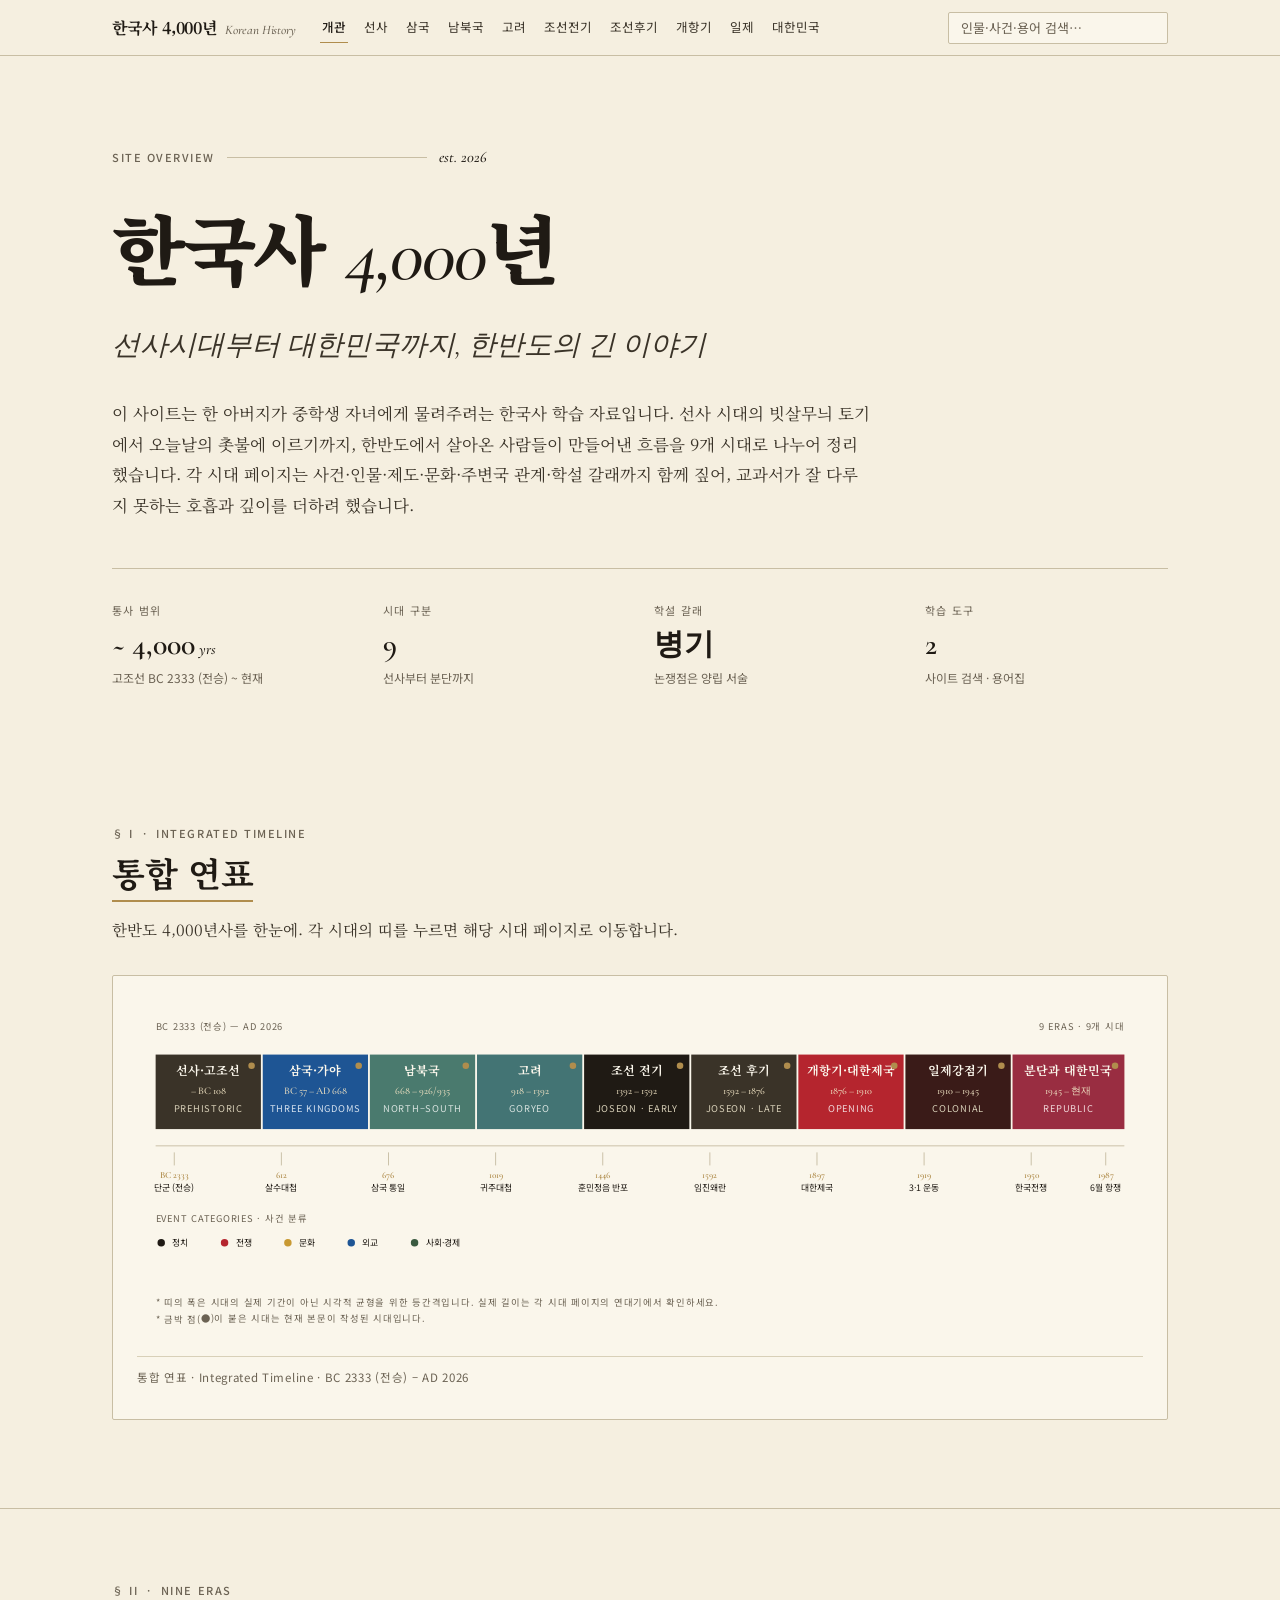
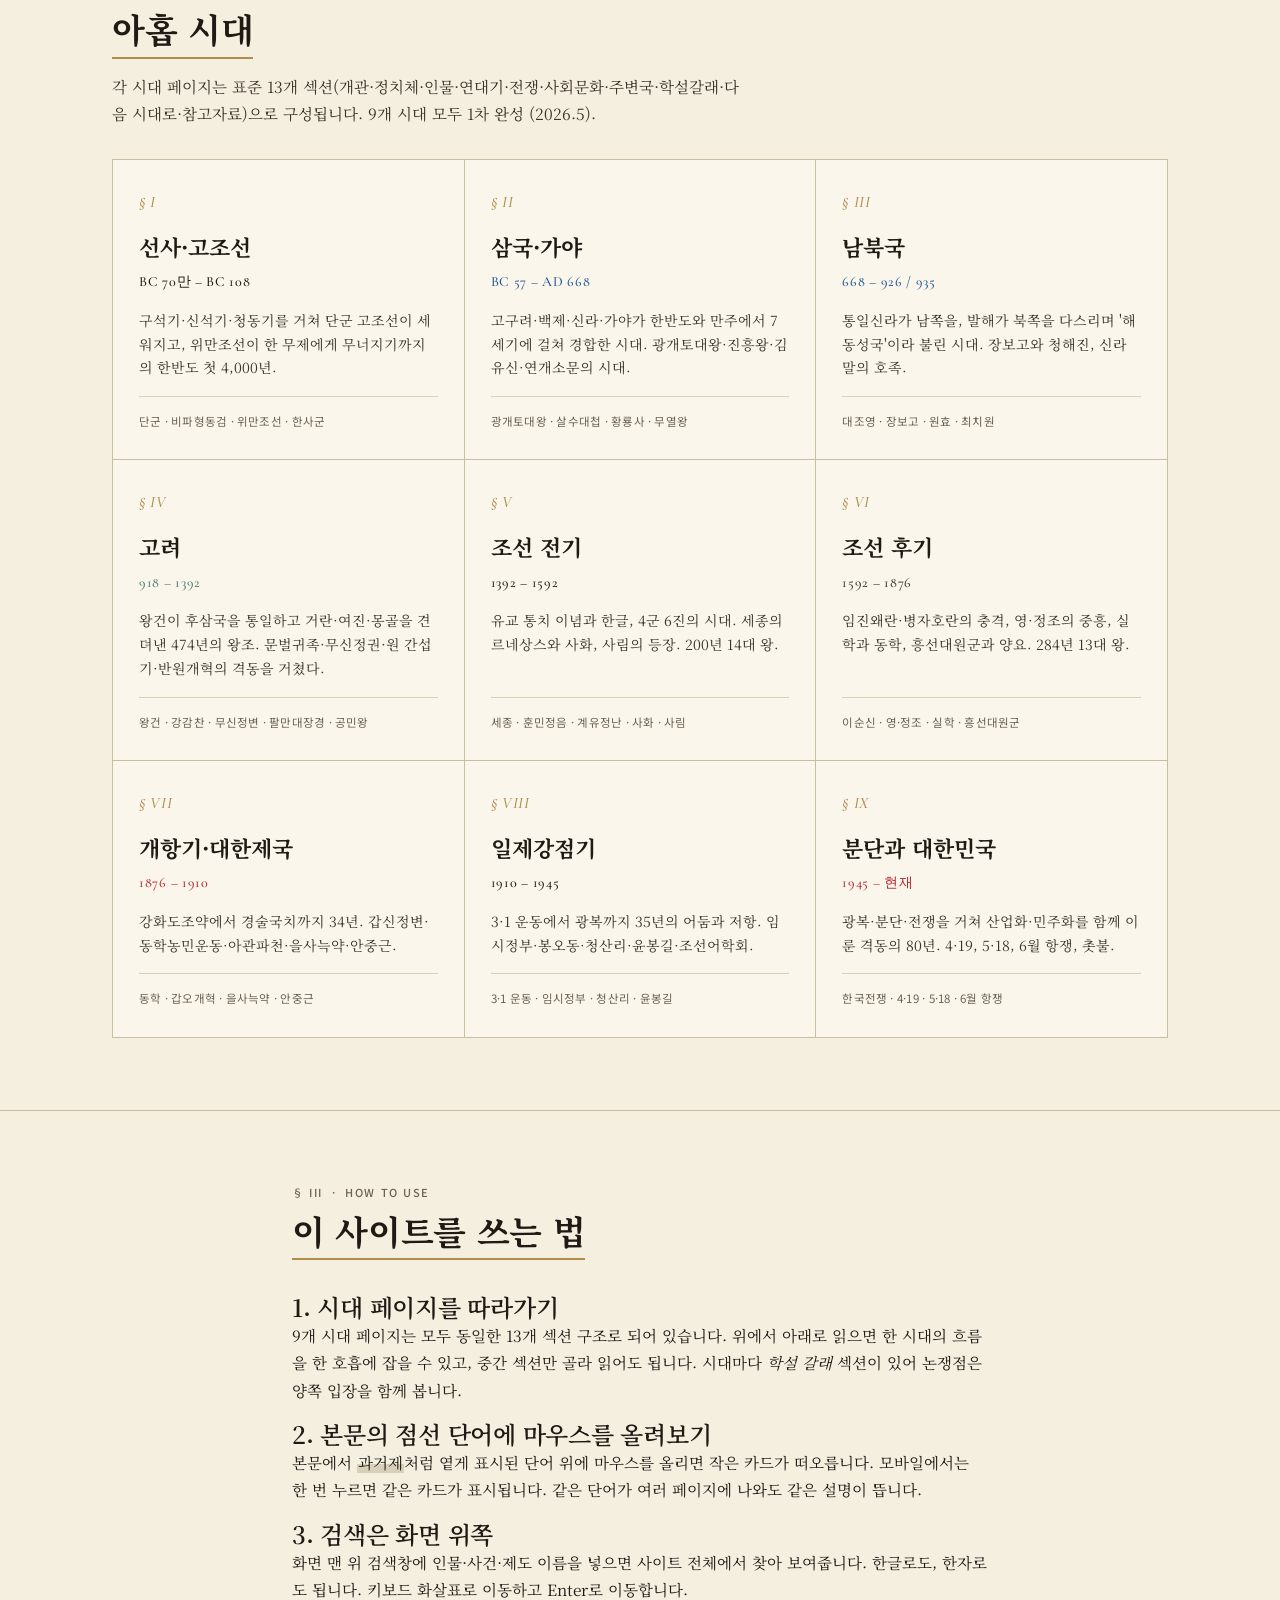
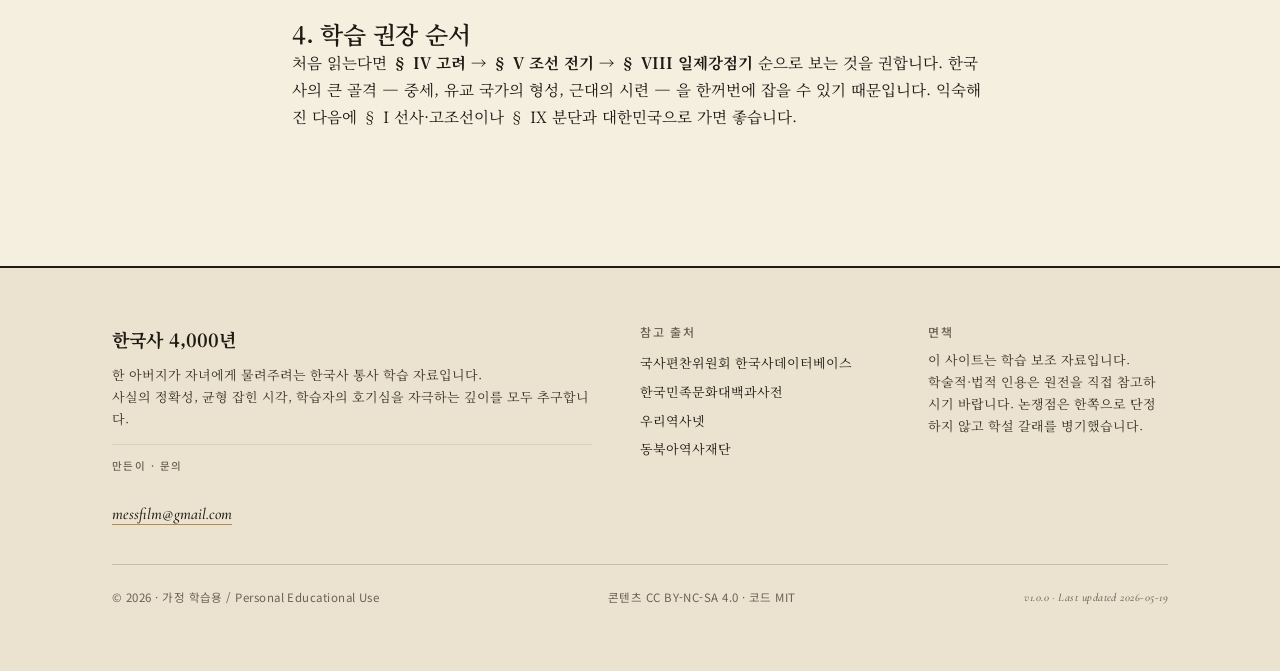
==== commit 19490ee5: "Unify header & footer for consistency and usability Header (사용성 개선): - 모든 페이지 nav 메뉴 통일 (개관 + 9개 시대 " ====
--- a/index.html
+++ b/index.html
@@ -392,8 +392,8 @@
     <div class="site-footer__cols">
       <div>
         <div class="site-footer__brand">한국사 4,000년</div>
-        <p>한 아버지가 자녀에게 물려주려는 한국사 학습 자료입니다.<br>
-        사실의 정확성, 균형 잡힌 시각, 학습자의 호기심을 자극하는 깊이를 모두 갖추도록 만들고 있습니다.</p>
+        <p>한 아버지가 자녀에게 물려주려는 한국사 통사 학습 자료입니다.<br>
+        사실의 정확성, 균형 잡힌 시각, 학습자의 호기심을 자극하는 깊이를 모두 추구합니다.</p>
         <p class="site-footer__contact"><span class="meta">만든이 · 문의</span><br><a href="mailto:messfilm@gmail.com">messfilm@gmail.com</a></p>
       </div>
       <div>
@@ -407,7 +407,7 @@
       </div>
       <div>
         <h4>면책</h4>
-        <p>이 사이트는 학습 보조 자료입니다. 학술적·법적 인용은 원전을 직접 참고하시기 바랍니다. 논쟁점은 한쪽으로 단정하지 않고 학설 갈래를 병기했습니다.</p>
+        <p>이 사이트는 학습 보조 자료입니다.<br>학술적·법적 인용은 원전을 직접 참고하시기 바랍니다. 논쟁점은 한쪽으로 단정하지 않고 학설 갈래를 병기했습니다.</p>
       </div>
     </div>
     <div class="site-footer__bottom">
--- a/assets/styles.css
+++ b/assets/styles.css
@@ -219,27 +219,30 @@
 .site-nav__brand .latin { color: var(--meok-mute); font-size: 13px; margin-left: 8px; }
 .site-nav__links {
   display: flex;
-  gap: 18px;
+  gap: 14px;
   align-items: center;
   flex: 1;
+  min-width: 0;
+  flex-wrap: nowrap;
+  white-space: nowrap;
 }
 .site-nav__links a {
   font-family: 'Noto Sans KR', sans-serif;
-  font-size: 13px;
+  font-size: 12.5px;
   color: var(--meok-soft);
   padding: 4px 2px;
   border-bottom: 1px solid transparent;
+  white-space: nowrap;
 }
 .site-nav__links a:hover { border-bottom-color: var(--geumbak); color: var(--meok); }
-.site-nav__links a.is-current { color: var(--meok); border-bottom-color: var(--geumbak); }
-.site-nav__prev-next { display: flex; gap: 12px; color: var(--meok-mute); font-size: 13px; font-family: 'Noto Sans KR'; }
-.site-nav__prev-next a:hover { color: var(--meok); }
+.site-nav__links a.is-current { color: var(--meok); border-bottom-color: var(--geumbak); font-weight: 500; }
 
 /* Search box */
 .search {
   position: relative;
-  width: 280px;
+  width: 220px;
   max-width: 100%;
+  flex-shrink: 0;
 }
 .search__input {
   width: 100%;
